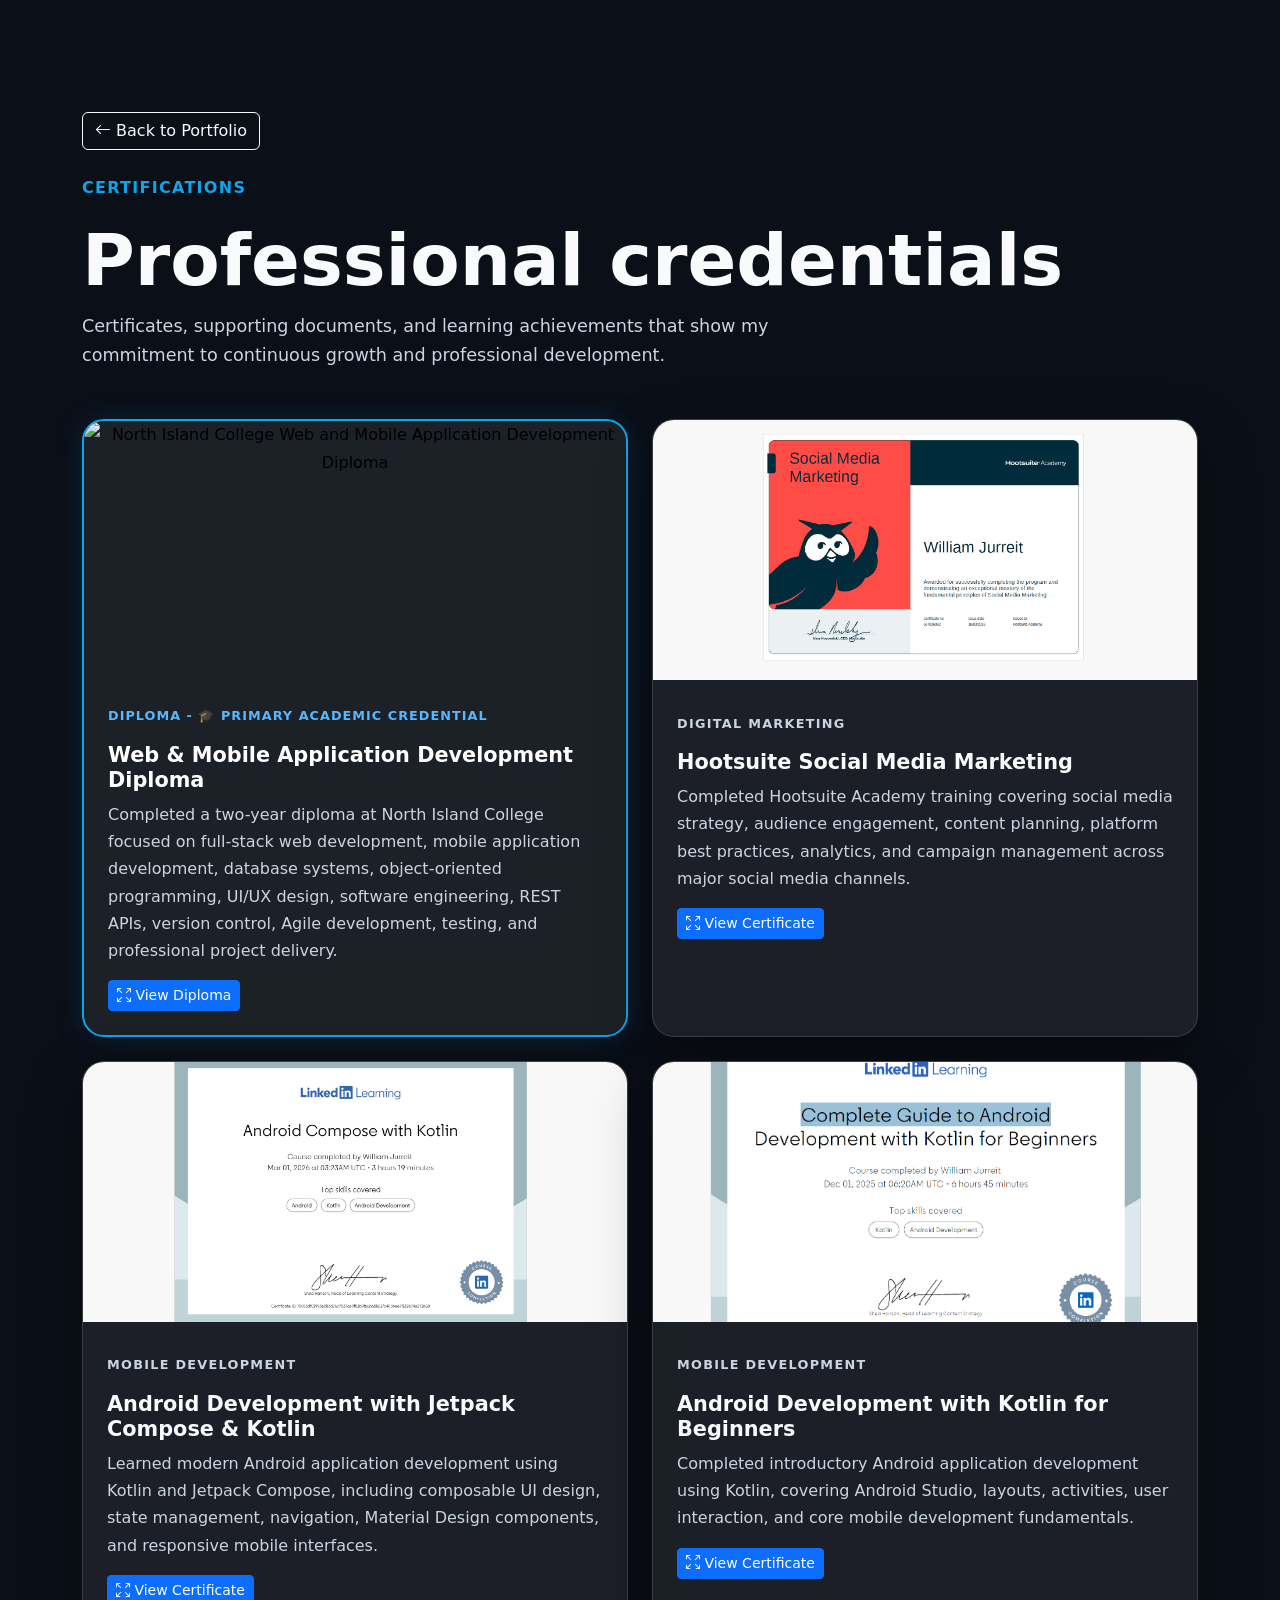
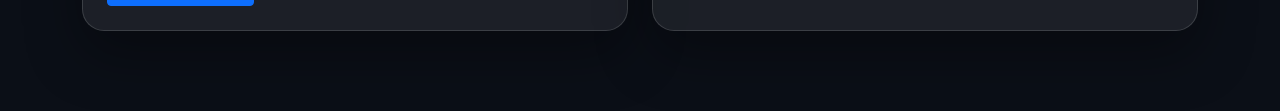
==== certifications.html @ 3237af23 "Add certifications page and Firebase visitor counter" ====
<!DOCTYPE html>
<html lang="en">
<head>
  <meta charset="UTF-8" />
  <meta name="viewport" content="width=device-width, initial-scale=1.0" />

  <title>Certifications | William Jurreit</title>

  <link href="https://cdn.jsdelivr.net/npm/bootstrap@5.3.3/dist/css/bootstrap.min.css" rel="stylesheet">
  <link href="https://cdn.jsdelivr.net/npm/bootstrap-icons@1.11.3/font/bootstrap-icons.css" rel="stylesheet">
  <link rel="stylesheet" href="assets/css/style.css">
</head>

<body>
  <main class="credentials-page">
    <section class="container credentials-hero">
      <a href="index.html#resume" class="btn btn-outline-light mb-4">
        <i class="bi bi-arrow-left"></i> Back to Portfolio
      </a>

      <p class="eyebrow">Certifications</p>
      <h1>Professional credentials</h1>

      <p class="credentials-intro">
        Certificates, supporting documents, and learning achievements that show
        my commitment to continuous growth and professional development.
      </p>
    </section>

    <section class="container credentials-grid" aria-label="Certification list">

      <article class="credential-card featured-credential">
        <button class="credential-preview" type="button" data-bs-toggle="modal" data-bs-target="#diplomaModal">
          <img src="assets/img/certificates/web-and-mobile-app-diploma-2026.png" alt="North Island College Web and Mobile Application Development Diploma">
        </button>

        <div class="credential-content">
          <p class="credential-type">Diploma - 🎓 Primary Academic Credential</p>
          <h2>Web & Mobile Application Development Diploma</h2>
          <p>
            Completed a two-year diploma at North Island College focused on full-stack web development,
            mobile application development, database systems, object-oriented programming, UI/UX design,
            software engineering, REST APIs, version control, Agile development, testing, and professional project delivery.
          </p>

          <button class="btn btn-primary btn-sm" type="button" data-bs-toggle="modal" data-bs-target="#diplomaModal">
            <i class="bi bi-arrows-fullscreen"></i> View Diploma
          </button>
        </div>
      </article>

      <article class="credential-card">
        <button class="credential-preview" type="button" data-bs-toggle="modal" data-bs-target="#hootsuiteModal">
          <img src="assets/img/certificates/hootsuite-social-media.png" alt="Hootsuite Social Media Marketing Certificate">
        </button>

        <div class="credential-content">
          <p class="credential-type">Digital Marketing</p>
          <h2>Hootsuite Social Media Marketing</h2>
          <p>
            Completed Hootsuite Academy training covering social media strategy, audience engagement,
            content planning, platform best practices, analytics, and campaign management across major social media channels.
          </p>

          <button class="btn btn-primary btn-sm" type="button" data-bs-toggle="modal" data-bs-target="#hootsuiteModal">
            <i class="bi bi-arrows-fullscreen"></i> View Certificate
          </button>
        </div>
      </article>

      <article class="credential-card">
        <button class="credential-preview" type="button" data-bs-toggle="modal" data-bs-target="#composeModal">
          <img src="assets/img/certificates/android-compose-kotlin.png" alt="Android Development with Jetpack Compose and Kotlin Certificate">
        </button>

        <div class="credential-content">
          <p class="credential-type">Mobile Development</p>
          <h2>Android Development with Jetpack Compose & Kotlin</h2>
          <p>
            Learned modern Android application development using Kotlin and Jetpack Compose, including
            composable UI design, state management, navigation, Material Design components, and responsive mobile interfaces.
          </p>

          <button class="btn btn-primary btn-sm" type="button" data-bs-toggle="modal" data-bs-target="#composeModal">
            <i class="bi bi-arrows-fullscreen"></i> View Certificate
          </button>
        </div>
      </article>

      <article class="credential-card">
        <button class="credential-preview" type="button" data-bs-toggle="modal" data-bs-target="#androidBeginnerModal">
          <img src="assets/img/certificates/android-development-for-beginners.png" alt="Android Development with Kotlin for Beginners Certificate">
        </button>

        <div class="credential-content">
          <p class="credential-type">Mobile Development</p>
          <h2>Android Development with Kotlin for Beginners</h2>
          <p>
            Completed introductory Android application development using Kotlin, covering Android Studio,
            layouts, activities, user interaction, and core mobile development fundamentals.
          </p>

          <button class="btn btn-primary btn-sm" type="button" data-bs-toggle="modal" data-bs-target="#androidBeginnerModal">
            <i class="bi bi-arrows-fullscreen"></i> View Certificate
          </button>
        </div>
      </article>

    </section>
  </main>

  <div class="modal fade credential-modal" id="diplomaModal" tabindex="-1" aria-labelledby="diplomaModalTitle" aria-hidden="true">
    <div class="modal-dialog modal-xl modal-dialog-centered modal-dialog-scrollable">
      <article class="modal-content">
        <header class="modal-header">
          <h2 class="modal-title fs-5" id="diplomaModalTitle">Web & Mobile Application Development Diploma</h2>
          <button type="button" class="btn-close btn-close-white" data-bs-dismiss="modal" aria-label="Close"></button>
        </header>

        <section class="modal-body">
          <img src="assets/img/certificates/web-and-mobile-app-diploma-2026.png" alt="North Island College Web and Mobile Application Development Diploma" class="credential-modal-image">
        </section>
      </article>
    </div>
  </div>

  <div class="modal fade credential-modal" id="hootsuiteModal" tabindex="-1" aria-labelledby="hootsuiteModalTitle" aria-hidden="true">
    <div class="modal-dialog modal-xl modal-dialog-centered modal-dialog-scrollable">
      <article class="modal-content">
        <header class="modal-header">
          <h2 class="modal-title fs-5" id="hootsuiteModalTitle">Hootsuite Social Media Marketing</h2>
          <button type="button" class="btn-close btn-close-white" data-bs-dismiss="modal" aria-label="Close"></button>
        </header>

        <section class="modal-body">
          <img src="assets/img/certificates/hootsuite-social-media.png" alt="Hootsuite Social Media Marketing Certificate" class="credential-modal-image">
        </section>
      </article>
    </div>
  </div>

  <div class="modal fade credential-modal" id="composeModal" tabindex="-1" aria-labelledby="composeModalTitle" aria-hidden="true">
    <div class="modal-dialog modal-xl modal-dialog-centered modal-dialog-scrollable">
      <article class="modal-content">
        <header class="modal-header">
          <h2 class="modal-title fs-5" id="composeModalTitle">Android Development with Jetpack Compose & Kotlin</h2>
          <button type="button" class="btn-close btn-close-white" data-bs-dismiss="modal" aria-label="Close"></button>
        </header>

        <section class="modal-body">
          <img src="assets/img/certificates/android-compose-kotlin.png" alt="Android Development with Jetpack Compose and Kotlin Certificate" class="credential-modal-image">
        </section>
      </article>
    </div>
  </div>

  <div class="modal fade credential-modal" id="androidBeginnerModal" tabindex="-1" aria-labelledby="androidBeginnerModalTitle" aria-hidden="true">
    <div class="modal-dialog modal-xl modal-dialog-centered modal-dialog-scrollable">
      <article class="modal-content">
        <header class="modal-header">
          <h2 class="modal-title fs-5" id="androidBeginnerModalTitle">Android Development with Kotlin for Beginners</h2>
          <button type="button" class="btn-close btn-close-white" data-bs-dismiss="modal" aria-label="Close"></button>
        </header>

        <section class="modal-body">
          <img src="assets/img/certificates/android-development-for-beginners.png" alt="Android Development with Kotlin for Beginners Certificate" class="credential-modal-image">
        </section>
      </article>
    </div>
  </div>

  <script src="https://cdn.jsdelivr.net/npm/bootstrap@5.3.3/dist/js/bootstrap.bundle.min.js"></script>
</body>
</html>
---- assets/css/style.css ----
:root {
    --bg: #0b0f17;
    --bg-alt: #111827;
    --surface: rgba(255, 255, 255, 0.07);
    --surface-solid: #151d2b;
    --text: #f8fafc;
    --muted: #cbd5e1;
    --primary: #0ea5e9;
    --primary-dark: #0284c7;
    --border: rgba(255, 255, 255, 0.14);
    --shadow: 0 22px 55px rgba(0, 0, 0, 0.35);
    --radius: 22px;
  }
  
  body.light-mode {
    --bg: #f8fafc;
    --bg-alt: #eef2f7;
    --surface: rgba(15, 23, 42, 0.06);
    --surface-solid: #ffffff;
    --text: #0f172a;
    --muted: #475569;
    --border: rgba(15, 23, 42, 0.14);
    --shadow: 0 22px 55px rgba(15, 23, 42, 0.12);
  }
  
  html {
    scroll-behavior: smooth;
  }
  
  body {
    margin: 0;
    background: var(--bg);
    color: var(--text);
    font-family: system-ui, -apple-system, BlinkMacSystemFont, "Segoe UI", sans-serif;
    line-height: 1.7;
  }
  
  img {
    max-width: 100%;
    display: block;
  }
  
  a {
    color: inherit;
    text-decoration: none;
  }
  
  .site-nav {
    background: rgba(6, 10, 18, 0.82);
    backdrop-filter: blur(18px);
    border-bottom: 1px solid var(--border);
  }
  
  .navbar-brand {
    font-weight: 800;
    color: white;
  }
  
  .navbar-brand span {
    color: var(--primary);
  }
  
  .nav-link {
    color: rgba(255, 255, 255, 0.82);
    font-weight: 600;
  }
  
  .nav-link:hover,
  .nav-link:focus {
    color: var(--primary);
  }
  
  .navbar-nav-list {
    justify-content: flex-end;
  }
  
  .hero {
  min-height: 100vh;
  position: relative;
  display: grid;
  align-items: center;
  overflow: hidden;
  background:
    radial-gradient(circle at 70% 45%, rgba(14, 165, 233, 0.22), transparent 28%),
    radial-gradient(circle at 15% 75%, rgba(37, 99, 235, 0.24), transparent 32%),
    linear-gradient(135deg, #020617 0%, #07111f 48%, #020617 100%);
}

.hero::after {
  content: "";
  position: absolute;
  inset: auto 0 0;
  height: 45%;
  background-image:
    radial-gradient(circle, rgba(14, 165, 233, 0.65) 1px, transparent 1px);
  background-size: 22px 22px;
  opacity: 0.32;
  mask-image: linear-gradient(to top, black, transparent);
  animation: waveDrift 18s linear infinite;
}

.hero-content {
  position: relative;
  z-index: 2;
  display: grid;
  grid-template-columns: 1fr 0.9fr;
  gap: 4rem;
  align-items: center;
  padding-top: 120px;
}

.hero-copy {
  max-width: 760px;
}

.tech-orb {
  position: relative;
  width: min(420px, 80vw);
  aspect-ratio: 1;
  justify-self: center;
  display: grid;
  place-items: center;
}

.orb-ring {
  position: absolute;
  border-radius: 50%;
  border: 1px solid rgba(14, 165, 233, 0.45);
  box-shadow: 0 0 28px rgba(14, 165, 233, 0.2);
}

.orb-ring-one {
  width: 100%;
  height: 100%;
  border-top-color: #38bdf8;
  animation: rotateOrb 28s linear infinite;
}

.orb-ring-two {
  width: 76%;
  height: 76%;
  border-right-color: #0ea5e9;
  animation: rotateOrbReverse 22s linear infinite;
}

.orb-ring-three {
  width: 52%;
  height: 52%;
  border-bottom-color: #60a5fa;
  animation: rotateOrb 18s linear infinite;
}

.orb-core {
  width: 150px;
  height: 150px;
  display: grid;
  place-items: center;
  border-radius: 50%;
  background: rgba(2, 6, 23, 0.82);
  border: 1px solid rgba(56, 189, 248, 0.5);
  color: #7dd3fc;
  font-size: 3rem;
  letter-spacing: -0.1em;
  box-shadow:
    0 0 40px rgba(14, 165, 233, 0.35),
    inset 0 0 30px rgba(14, 165, 233, 0.12);
}

.orb-dot {
  position: absolute;
  width: 12px;
  height: 12px;
  border-radius: 50%;
  background: #38bdf8;
  box-shadow: 0 0 20px #38bdf8;
}

.dot-one { top: 8%; left: 48%; }
.dot-two { right: 9%; top: 38%; }
.dot-three { bottom: 15%; left: 24%; }
.dot-four { left: 12%; top: 55%; }

.scroll-cue {
  position: absolute;
  z-index: 3;
  left: 50%;
  bottom: 28px;
  transform: translateX(-50%);
  display: grid;
  gap: 0.4rem;
  justify-items: center;
  color: rgba(255,255,255,0.7);
  text-transform: uppercase;
  letter-spacing: 0.18em;
  font-size: 0.75rem;
}

.scroll-cue i {
  color: #38bdf8;
  animation: bounceDown 1.8s ease-in-out infinite;
}

@keyframes rotateOrb {
  to {
    transform: rotate(360deg);
  }
}

@keyframes rotateOrbReverse {
  to {
    transform: rotate(-360deg);
  }
}

@keyframes waveDrift {
  from {
    background-position: 0 0;
  }

  to {
    background-position: 220px 0;
  }
}

@keyframes bounceDown {
  0%, 100% {
    transform: translateY(0);
  }

  50% {
    transform: translateY(8px);
  }
}

@media (max-width: 992px) {
  .hero-content {
    grid-template-columns: 1fr;
    gap: 3rem;
    text-align: left;
  }

  .tech-orb {
    width: min(320px, 80vw);
  }
}

@media (max-width: 576px) {
  .tech-orb {
    width: 260px;
  }

  .orb-core {
    width: 110px;
    height: 110px;
    font-size: 2.3rem;
  }
}
  
  .eyebrow {
    color: var(--primary);
    font-weight: 800;
    letter-spacing: 0.08em;
    text-transform: uppercase;
  }
  
  .hero h1 {
    max-width: 900px;
    font-size: clamp(3rem, 8vw, 6rem);
    font-weight: 900;
    line-height: 1;
  }
  
  .hero-subtitle {
    margin-top: 1rem;
    font-size: clamp(1.5rem, 4vw, 2.4rem);
    color: var(--muted);
  }
  
  #typedText {
    color: var(--primary);
    font-weight: 800;
  }
  
  .hero-description {
    max-width: 760px;
    margin-top: 1.5rem;
    font-size: 1.15rem;
    color: var(--muted);
  }
  
  .hero-actions {
    display: flex;
    flex-wrap: wrap;
    gap: 0.85rem;
    margin-top: 2rem;
  }
  
  .social-links {
    display: flex;
    gap: 0.75rem;
    margin-top: 2rem;
    font-style: normal;
  }
  
  .social-links a {
    width: 46px;
    height: 46px;
    display: grid;
    place-items: center;
    border-radius: 50%;
    background: var(--surface);
    border: 1px solid var(--border);
    transition: 0.25s ease;
  }
  
  .social-links a:hover {
    background: var(--primary);
    transform: translateY(-4px);
  }
  
  .page-section {
    padding: 100px 0;
  }
  
  .alt-section {
    background: var(--bg-alt);
  }
  
  .section-header {
    margin-bottom: 3rem;
  }
  
  .section-header p {
    color: var(--primary);
    text-transform: uppercase;
    font-weight: 800;
    letter-spacing: 0.12em;
    margin-bottom: 0.5rem;
  }
  
  .section-header h2 {
    font-size: clamp(2rem, 4vw, 3rem);
    font-weight: 850;
  }
  
  .about-layout,
  .contact-layout {
    display: grid;
    grid-template-columns: 0.8fr 1.2fr;
    gap: 2rem;
    align-items: start;
  }
  
  .profile-card,
  .value-card,
  .skill-card,
  .project-card,
  .resume-card,
  .contact-card,
  .contact-form {
    background: var(--surface);
    border: 1px solid var(--border);
    border-radius: var(--radius);
    box-shadow: var(--shadow);
  }
  
  .profile-card {
    padding: 2rem;
    text-align: center;
  }
  
  .profile-card figure {
    margin: 0;
  }
  
  .profile-photo {
    width: 190px;
    height: 190px;
    margin: 0 auto 1.5rem;
    border-radius: 50%;
    object-fit: cover;
    border: 4px solid rgba(14, 165, 233, 0.45);
  }
  
  .profile-card figcaption strong {
    display: block;
    font-size: 1.5rem;
  }
  
  .profile-card figcaption span,
  .profile-card p {
    color: var(--muted);
  }
  
  .about-content > p {
    color: var(--muted);
    font-size: 1.1rem;
  }
  
  .value-grid {
    display: grid;
    grid-template-columns: repeat(2, 1fr);
    gap: 1.2rem;
    margin-top: 2rem;
  }
  
  .value-card,
  .skill-card {
    padding: 1.6rem;
  }
  
  .value-card i,
  .skill-card i {
    font-size: 2rem;
    color: var(--primary);
  }
  
  .value-card h3,
  .skill-card h3,
  .project-card h3 {
    margin-top: 1rem;
    font-size: 1.2rem;
    font-weight: 800;
  }
  
  .value-card p,
  .skill-card p,
  .project-card p,
  .resume-card p,
  .contact-card p {
    color: var(--muted);
  }
  
  .stats-section {
    display: grid;
    grid-template-columns: repeat(4, 1fr);
    gap: 1px;
    background: linear-gradient(135deg, var(--primary-dark), #0f172a);
    padding: 1px;
  }
  
  .stats-section article {
    text-align: center;
    padding: 3rem 1rem;
    background: rgba(255,255,255,0.07);
  }
  
  .stats-section strong {
    font-size: clamp(2rem, 5vw, 3.5rem);
    font-weight: 900;
  }
  
  .stats-section p {
    margin: 0;
    color: rgba(255,255,255,0.82);
  }
  
  .card-grid {
    display: grid;
    grid-template-columns: repeat(3, 1fr);
    gap: 1.4rem;
  }
  
  .skill-tags,
  .project-tags {
    display: flex;
    flex-wrap: wrap;
    gap: 0.5rem;
    margin-top: 1.2rem;
  }
  
  .skill-tags span,
  .project-tags span {
    padding: 0.35rem 0.75rem;
    border-radius: 999px;
    background: rgba(14, 165, 233, 0.12);
    border: 1px solid rgba(14, 165, 233, 0.28);
    font-size: 0.85rem;
  }
  
  .project-filters {
    display: flex;
    justify-content: center;
    flex-wrap: wrap;
    gap: 0.6rem;
    margin-bottom: 2rem;
  }
  
  .btn-filter {
    color: var(--text);
    border: 1px solid var(--border);
    border-radius: 999px;
  }
  
  .btn-filter.active,
  .btn-filter:hover {
    background: var(--primary);
    color: white;
  }
  
  .project-card {
    overflow: hidden;
    transition: 0.25s ease;
  }
  
  .project-card:hover,
  .skill-card:hover,
  .value-card:hover {
    transform: translateY(-7px);
    border-color: rgba(14, 165, 233, 0.5);
  }
  
  .project-card figure {
    margin: 0;
  }
  
  .project-image {
    width: 100%;
    height: 210px;
    object-fit: cover;
  }
  
  .project-placeholder {
    height: 210px;
    display: grid;
    place-items: center;
    background: linear-gradient(135deg, rgba(14,165,233,0.35), rgba(15,23,42,0.95));
    font-size: 4rem;
    color: white;
  }
  
  .project-card figcaption {
    position: absolute;
    left: -9999px;
  }
  
  .project-card header,
  .project-card > p,
  .project-card footer {
    padding-left: 1.5rem;
    padding-right: 1.5rem;
  }
  
  .project-card header {
    padding-top: 1.5rem;
  }
  
  .project-card footer {
    padding-bottom: 1.5rem;
  }
  
  .resume-card {
    padding: 2rem;
    display: flex;
    align-items: center;
    justify-content: space-between;
    gap: 1.5rem;
  }

  .resume-actions{
    display:flex;
    gap:1rem;
    flex-wrap:wrap;
    margin-top:1.5rem;
}
  
  .contact-card,
  .contact-form {
    padding: 2rem;
  }
  
  .contact-card {
    font-style: normal;
  }
  
  .contact-card a {
    display: flex;
    gap: 0.75rem;
    padding: 0.85rem 0;
    border-bottom: 1px solid var(--border);
  }
  
  .contact-card i {
    color: var(--primary);
  }
  
  .contact-form fieldset {
    border: 0;
    padding: 0;
    margin: 0;
  }
  
  .contact-form legend {
    font-size: 1.4rem;
    font-weight: 800;
    margin-bottom: 1rem;
  }
  
  .contact-form label {
    display: block;
    margin-top: 1rem;
    margin-bottom: 0.35rem;
    font-weight: 700;
  }
  
  .contact-form input,
  .contact-form textarea {
    width: 100%;
    background: var(--surface-solid);
    color: var(--text);
    border: 1px solid var(--border);
    border-radius: 12px;
    padding: 0.85rem 1rem;
  }
  
  .contact-form input:focus,
  .contact-form textarea:focus {
    outline: 3px solid rgba(14, 165, 233, 0.25);
    border-color: var(--primary);
  }
  
  .contact-form button {
    margin-top: 1.3rem;
  }
  
  .form-note {
    margin-top: 1rem;
    color: var(--muted);
  }
  
  .site-footer {
    display: flex;
    flex-wrap: wrap;
    justify-content: space-between;
    gap: 1rem;
    background: #020617;
    color: rgba(255,255,255,0.78);
    padding: 1.5rem max(1rem, calc((100vw - 1140px) / 2));
  }
  
  .site-footer p {
    margin: 0;
  }
  
  .project-dialog {
    width: min(850px, 92vw);
    border: 1px solid var(--border);
    border-radius: var(--radius);
    background: var(--surface-solid);
    color: var(--text);
    box-shadow: var(--shadow);
  }
  
  .project-dialog::backdrop {
    background: rgba(0,0,0,0.75);
  }
  
  .project-dialog article > header {
    display: flex;
    justify-content: space-between;
    align-items: center;
  }
  
  .project-dialog button {
    background: none;
    border: 0;
    color: var(--text);
    font-size: 2rem;
  }
  
  .dialog-links {
    display: flex;
    flex-wrap: wrap;
    gap: 0.75rem;
    margin-top: 1.5rem;
  }
  
  @media (max-width: 992px) {
    .about-layout,
    .contact-layout,
    .card-grid {
      grid-template-columns: 1fr;
    }
  
    .stats-section {
      grid-template-columns: repeat(2, 1fr);
    }
  
    .resume-card {
      flex-direction: column;
      align-items: flex-start;
    }
  }
  
  @media (max-width: 576px) {
    .page-section {
      padding: 75px 0;
    }
  
    .value-grid {
      grid-template-columns: 1fr;
    }
  
    .hero-actions .btn {
      width: 100%;
    }
  }

  .form-security {
  display: flex;
  align-items: flex-start;
  gap: 0.75rem;
  margin: 1rem 0 1.25rem;
  padding: 1rem;
  border: 1px solid rgba(255, 255, 255, 0.12);
  border-radius: 0.875rem;
  background: rgba(255, 255, 255, 0.05);
}

.form-security i {
  color: #4ade80;
  font-size: 1.35rem;
  line-height: 1.4;
}

.form-security p {
  margin: 0;
  color: #d6d6d6;
  font-size: 0.95rem;
  line-height: 1.5;
}

.form-security strong {
  color: #ffffff;
}

/* ==========================================================
   SUCCESS PAGE
========================================================== */

.success-page {
    min-height: 100vh;

    display: flex;
    justify-content: center;
    align-items: center;

    padding: 2rem;

    background: var(--clr-bg-primary);
}

.success-card {
    width: min(100%, 650px);

    text-align: center;

    padding: 3.5rem;

    background: var(--clr-bg-secondary);

    border: 1px solid rgba(255,255,255,.08);

    border-radius: 18px;

    box-shadow:
        0 20px 60px rgba(0,0,0,.35),
        inset 0 1px rgba(255,255,255,.05);
}

.success-icon {
    width: 90px;
    height: 90px;

    margin: 0 auto 2rem;

    display: flex;
    justify-content: center;
    align-items: center;

    border-radius: 50%;

    font-size: 2.8rem;
    font-weight: 700;

    color: white;

    background: linear-gradient(
        135deg,
        #22c55e,
        #16a34a
    );

    box-shadow:
        0 0 35px rgba(34,197,94,.35);
}

.success-card h1{
    margin-bottom:1rem;

    color:var(--clr-text-primary);

    font-size:clamp(2rem,4vw,2.8rem);
}

.success-card p{
    max-width:500px;

    margin:0 auto 2rem;

    color:var(--clr-text-secondary);

    line-height:1.8;

    font-size:1.05rem;
}

.success-card .btn {
    display: inline-flex;
    align-items: center;
    justify-content: center;
    gap: .75rem;

    margin-top: 1rem;
    padding: 1rem 2.25rem;

    background: linear-gradient(
        135deg,
        #0ea5e9,
        #0284c7
    );

    color: #fff;
    font-weight: 700;
    font-size: 1rem;
    text-decoration: none;

    border-radius: 12px;
    border: none;

    transition: all .25s ease;

    box-shadow:
        0 10px 25px rgba(14,165,233,.35);
}

.success-card .btn:hover{
    transform: translateY(-3px);

    background: linear-gradient(
        135deg,
        #38bdf8,
        #0ea5e9
    );

    box-shadow:
        0 10px 20px rgba(14,165,233,.45);

    color:#fff;
}

.success-card .btn i{
    font-size:1.1rem;
}

/* ==========================================================
   PROJECT NOTICE PAGE
========================================================== */

.notice-page {
  min-height: 80vh;
  display: grid;
  place-items: center;
  padding: 2rem;
  background: var(--bg);
}

.notice-card {
  width: min(100%, 760px);
  padding: 3rem;
  text-align: center;
  background: var(--surface-solid);
  border: 1px solid var(--border);
  border-radius: var(--radius);
  box-shadow: var(--shadow);
}

.notice-icon {
  width: 88px;
  height: 88px;
  display: grid;
  place-items: center;
  margin: 0 auto 1.75rem;
  border-radius: 50%;
  background: rgba(14, 165, 233, 0.14);
  border: 1px solid rgba(14, 165, 233, 0.35);
  color: var(--primary);
  font-size: 2.4rem;
}

.notice-card h1 {
  margin-bottom: 1rem;
  font-size: clamp(2rem, 5vw, 3rem);
  color: var(--text);
}

.notice-card p {
  max-width: 620px;
  margin: 0 auto 1rem;
  color: var(--muted);
}

.notice-card .btn {
  margin-top: 1.25rem;
}


/* Sentinel Chat Bot */

.sentinel-chat {
  position: fixed;
  right: 2rem;
  bottom: 2rem;
  z-index: 9999;
}

.sentinel-toggle {
  position: relative;
  width: 5rem;
  height: 5rem;
  border: 1px solid var(--border);
  border-radius: 50%;
  background: linear-gradient(200deg, var(--primary), #0284c7);
  color: white;
  font-size: 1.7rem;
  cursor: pointer;
  overflow: visible;

  box-shadow:
    0 0 18px rgba(14,165,233,.35);

  animation:
    heartbeat 2s infinite,
    glowPulse 2s infinite;
}

.sentinel-toggle::after {
  content: "";

  position: absolute;
  inset: 0;

  border-radius: 50%;
  border: 4px solid rgba(14,165,233,.55);

  animation: ripple 4s infinite;

  pointer-events: none;
}

.sentinel-robot {
  position: relative;
  z-index: 2;
  display: inline-block;
  animation: floatBot 4s ease-in-out infinite;
}

@keyframes heartbeat {

  0% {
    transform: scale(1);
  }

  6% {
    transform: scale(1.12);
  }

  12% {
    transform: scale(.96);
  }

  18% {
    transform: scale(1.10);
  }

  24% {
    transform: scale(1);
  }

  100% {
    transform: scale(1);
  }

}

@keyframes glowPulse {

  0% {
    box-shadow:
      0 0 14px rgba(14,165,233,.25);
  }

  15% {
    box-shadow:
      0 0 35px rgba(14,165,233,.75),
      0 0 70px rgba(14,165,233,.35);
  }

  20% {
    box-shadow:
      0 0 14px rgba(14,165,233,.25);
  }

  80% {
    box-shadow:
      0 0 14px rgba(14,165,233,.25);
  }

}

@keyframes ripple {

  0% {
    transform: scale(1);
    opacity: .65;
  }

  35% {
    transform: scale(3);
    opacity: 0;
  }

  100% {
    transform: scale3d(3, 3, 3);
    opacity: 0;
  }

}

@keyframes floatBot{

    0%{
        transform:translateY(0px);
    }

    50%{
        transform:translateY(-3px);
    }

    100%{
        transform:translateY(0px);
    }

}

.sentinel-panel {
  position: absolute;
  right: 0;
  bottom: 6rem;

  width: min(88vw, 340px);
  max-height: 500px;

  overflow: hidden;

  border: 1px solid var(--border);
  border-radius: var(--radius);
  background: var(--surface-solid);
  box-shadow: var(--shadow);

  display: flex;
  flex-direction: column;
}

.sentinel-header{
    display:flex;
    justify-content:space-between;
    align-items:center;

    padding:.75rem 1rem;
    border-bottom:1px solid var(--border);
}

.sentinel-header strong {
  display: block;
  color: var(--text);
}

.sentinel-header span {
  color: var(--muted);
  font-size: 0.85rem;
}

.sentinel-close{
    width:42px;
    height:42px;
    border-radius:50%;
    background:#dc2626;
    color:#fff;
    border:none;

    display:flex;
    align-items:center;
    justify-content:center;

    transition:.25s;
}

.sentinel-close i{
    font-size:2rem;
    font-weight:900;
    color:black;
    filter:drop-shadow(0 0 8px rgba(239,68,68,.6));
    transition:.25s ease;
}


.sentinel-close:hover i{
    color:white;
    transform:scale(1.15);
    filter:drop-shadow(0 0 14px rgba(239,68,68,.9));
}

.sentinel-body{
    padding:1rem;
    overflow-y:auto;
    flex:1;
}

.sentinel-body p{
    margin:0 0 .9rem;
    line-height:1.5;
    font-size:.95rem;
}

.sentinel-actions{
    display:grid;
    gap:.45rem;
}

.sentinel-actions .btn{
    margin:0;
    padding:.65rem;
}

.sentinel-actions a {
  padding: 0.75rem 1rem;
  border: 1px solid var(--border);
  border-radius: 0.75rem;
  color: var(--text);
  text-decoration: none;
  background: rgba(255,255,255,0.04);
}

.sentinel-actions a:hover {
  border-color: var(--primary);
  color: #fff;
}



/* Credential Page*/

.credentials-page {
  min-height: 100vh;
  padding: 7rem 0 5rem;
  background: var(--bg);
}

.credentials-hero {
  margin-bottom: 3rem;
}

.credentials-hero h1 {
  font-size: clamp(2.5rem, 6vw, 4.5rem);
  font-weight: 900;
}

.credentials-intro {
  max-width: 720px;
  color: var(--muted);
  font-size: 1.1rem;
}

.credentials-grid {
  display: grid;
  grid-template-columns: repeat(2, 1fr);
  gap: 1.5rem;
}

.credential-card {
  overflow: hidden;
  background: var(--surface);
  border: 1px solid var(--border);
  border-radius: var(--radius);
  box-shadow: var(--shadow);
}

.credential-card img {
  width: 100%;
  height: 260px;
  object-fit: cover;
}

.credential-content {
  padding: 1.5rem;
}

.credential-type {
  color: var(--primary);
  text-transform: uppercase;
  font-weight: 800;
  letter-spacing: 0.1em;
  font-size: 0.8rem;
}

.credential-content h2 {
  font-size: 1.3rem;
  font-weight: 800;
}

.credential-content p {
  color: var(--muted);
}

@media (max-width: 768px) {
  .credentials-grid {
    grid-template-columns: 1fr;
  }

  .credential-card img {
    height: 220px;
  }
}

.featured-credential{
    border:2px solid var(--primary);
    box-shadow:0 0 30px rgba(0,140,255,.15);
}

.featured-credential .credential-type{
    color:#58b7ff;
    font-weight:700;
    letter-spacing:.08em;
    text-transform:uppercase;
}

.featured-credential h2{
    color:#fff;
}

.credential-preview {
  width: 100%;
  padding: 0;
  border: 0;
  background: transparent;
  cursor: zoom-in;
}

.credential-preview img {
  transition: transform .25s ease, opacity .25s ease;
}

.credential-preview:hover img {
  transform: scale(1.03);
  opacity: .9;
}

.credential-modal .modal-content {
  background: var(--surface-solid);
  color: var(--text);
  border: 1px solid var(--border);
  border-radius: var(--radius);
  box-shadow: var(--shadow);
}

.credential-modal .modal-header {
  border-bottom: 1px solid var(--border);
}

.credential-modal .modal-body {
  padding: 1rem;
  background: #020617;
}

.credential-modal-image {
  width: 100%;
  height: auto;
  border-radius: 12px;
}

/* PORTFOLIO VIEW COUNTER */

.hero-stats{
    margin-top:2rem;
}

.visitor-counter{

    display:inline-flex;
    align-items:center;
    gap:1rem;
    padding:1rem 1.5rem;
    border-radius:14px;
    border:1px solid var(--border);
    background:rgba(255,255,255,.04);
    backdrop-filter:blur(12px);

}

.visitor-counter i{

    font-size:1.8rem;
    color:var(--primary);

}

.visitor-counter small{

    display:block;
    color:var(--muted);
    font-size:.8rem;

}

.visitor-counter strong{

    display:block;
    font-size:1.35rem;
    color:white;
    font-weight:800;

}

@keyframes counterGlow{

    0%{
        text-shadow:
        0 0 0px #1da1ff;
    }

    50%{
        text-shadow:
        0 0 10px #1da1ff,
        0 0 20px #1da1ff,
        0 0 30px #1da1ff;
    }

    100%{
        text-shadow:
        0 0 0px #1da1ff;
    }

}

.loading-counter{
    animation:
        counterPulse 1.4s ease-in-out infinite,
        counterGlow 1.8s ease infinite;
}

@keyframes counterPulse {
  0% {
    opacity: .45;
    transform: scale(.97);
  }

  50% {
    opacity: 1;
    transform: scale(1.06);
  }

  100% {
    opacity: .45;
    transform: scale(.97);
  }
}
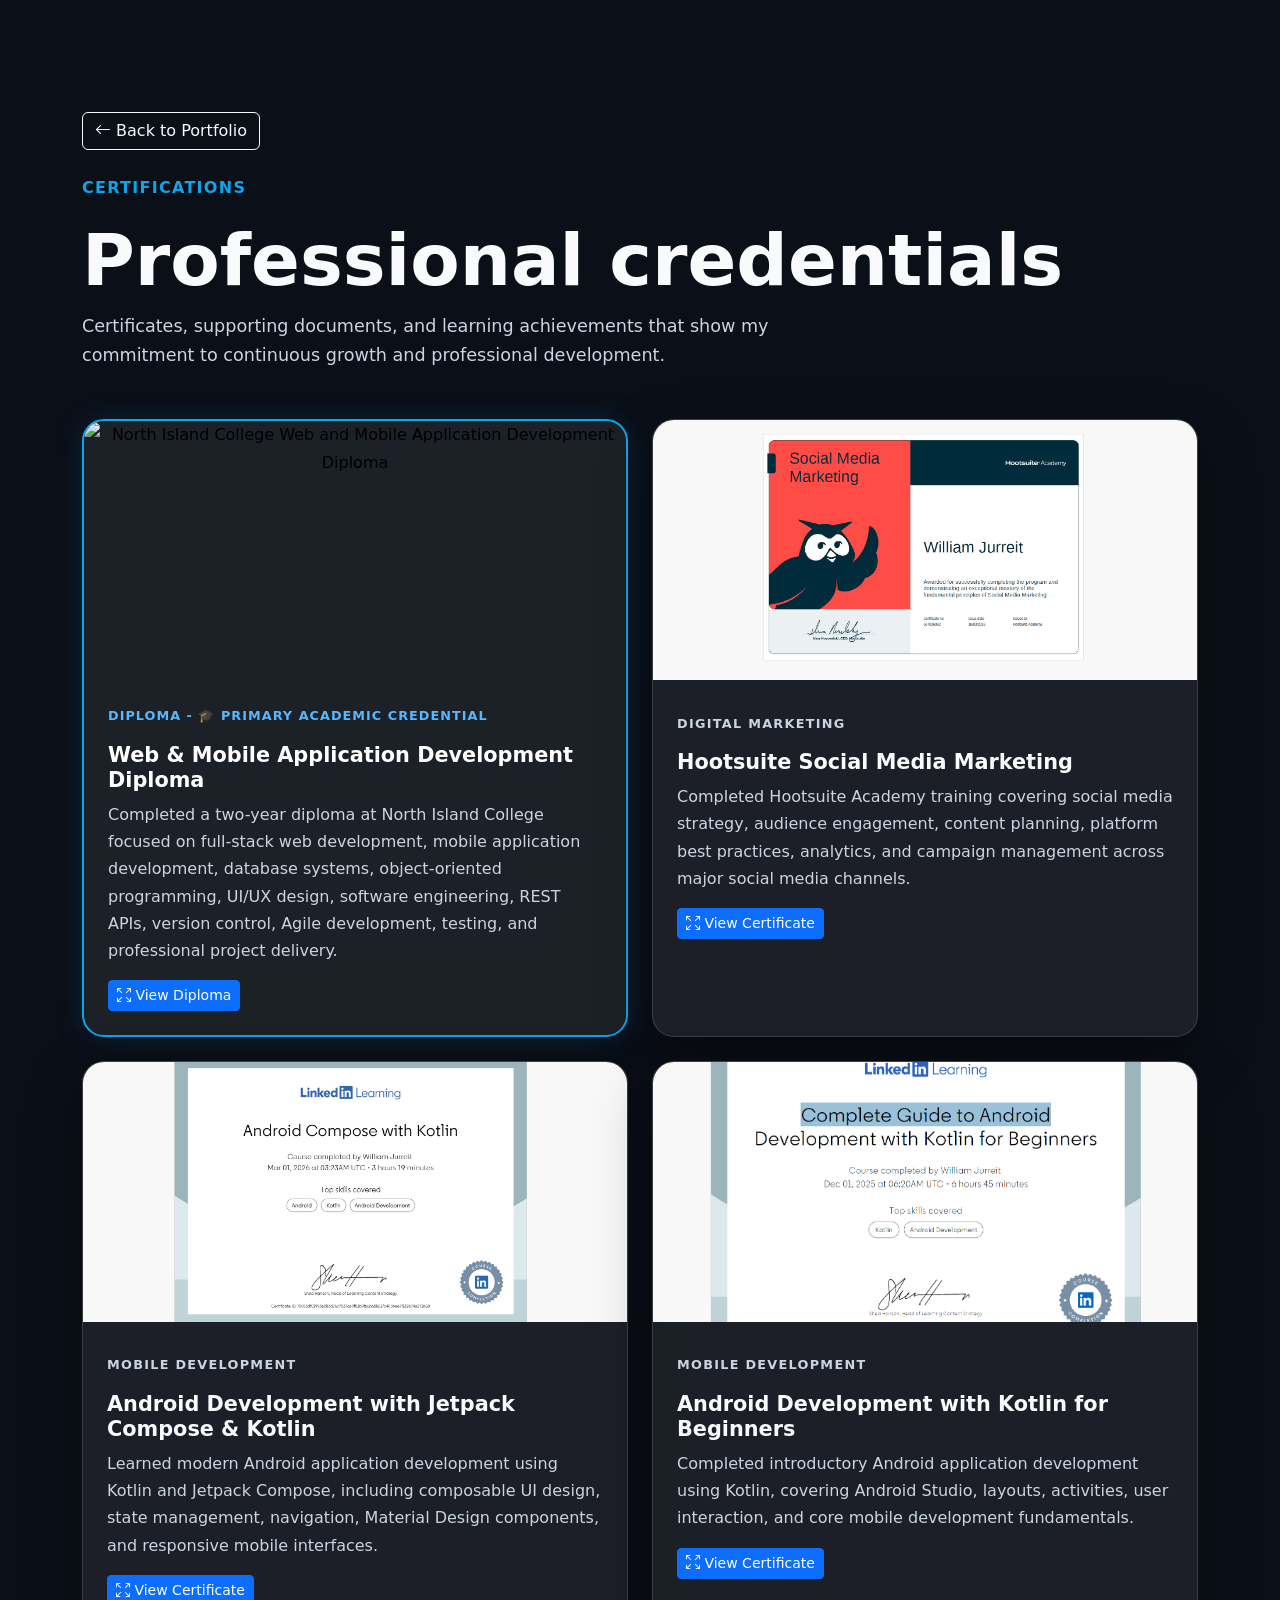
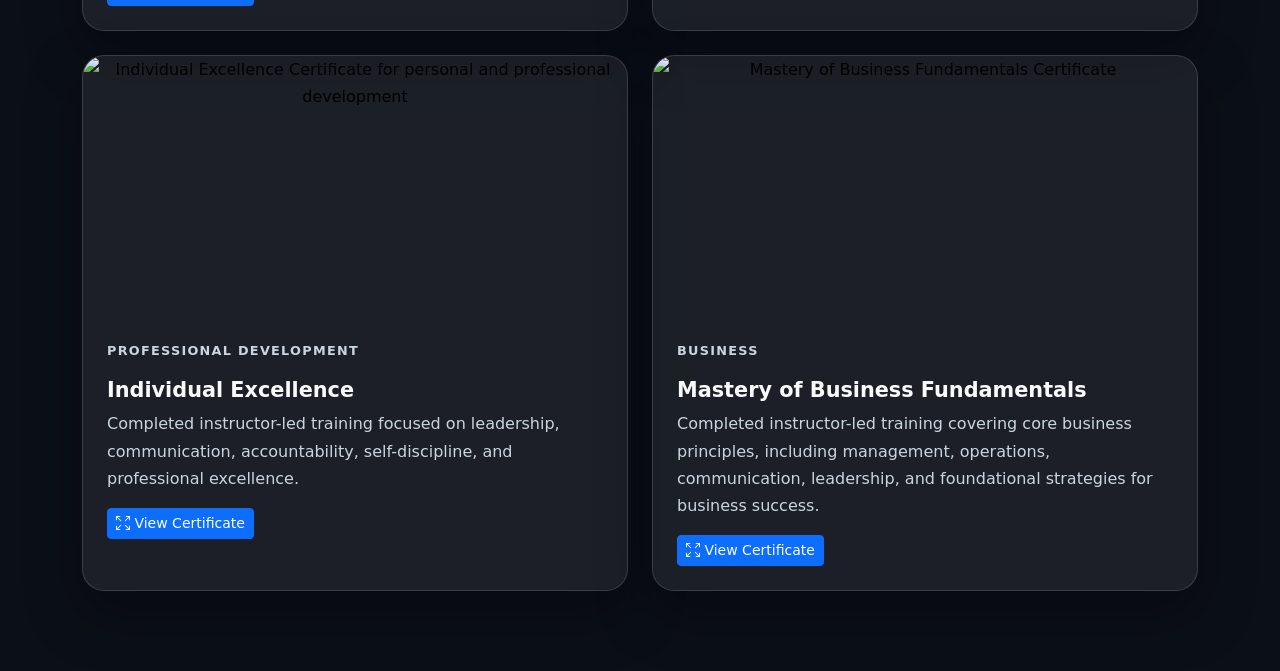
==== commit 0aaf39d9: "Update name across portfolio" ====
--- a/certifications.html
+++ b/certifications.html
@@ -4,7 +4,7 @@
   <meta charset="UTF-8" />
   <meta name="viewport" content="width=device-width, initial-scale=1.0" />
 
-  <title>Certifications | William Jurreit</title>
+  <title>Certifications | W. Tysen Jurreit</title>
 
   <link href="https://cdn.jsdelivr.net/npm/bootstrap@5.3.3/dist/css/bootstrap.min.css" rel="stylesheet">
   <link href="https://cdn.jsdelivr.net/npm/bootstrap-icons@1.11.3/font/bootstrap-icons.css" rel="stylesheet">
@@ -106,6 +106,93 @@
         </div>
       </article>
 
+      <!-- added certs -->
+
+      <article class="credential-card">
+  <button class="credential-preview" type="button" data-bs-toggle="modal" data-bs-target="#individualExcellenceModal">
+    <img src="assets/img/certificates/individual-excellence.png" alt="Individual Excellence Certificate for personal and professional development">
+  </button>
+
+  <div class="credential-content">
+    <p class="credential-type">Professional Development</p>
+    <h2>Individual Excellence</h2>
+    <p>
+      Completed instructor-led training focused on leadership, communication,
+      accountability, self-discipline, and professional excellence.
+    </p>
+
+    <button class="btn btn-primary btn-sm" type="button" data-bs-toggle="modal" data-bs-target="#individualExcellenceModal">
+      <i class="bi bi-arrows-fullscreen"></i> View Certificate
+    </button>
+  </div>
+</article>
+
+
+
+
+<article class="credential-card">
+  <button class="credential-preview" type="button" data-bs-toggle="modal" data-bs-target="#businessFundamentalsModal">
+    <img src="assets/img/certificates/mastery-business-fundamentals.png" alt="Mastery of Business Fundamentals Certificate">
+  </button>
+
+  <div class="credential-content">
+    <p class="credential-type">Business</p>
+    <h2>Mastery of Business Fundamentals</h2>
+    <p>
+      Completed instructor-led training covering core business principles,
+      including management, operations, communication, leadership, and
+      foundational strategies for business success.
+    </p>
+
+    <button class="btn btn-primary btn-sm" type="button" data-bs-toggle="modal" data-bs-target="#businessFundamentalsModal">
+      <i class="bi bi-arrows-fullscreen"></i> View Certificate
+    </button>
+  </div>
+</article>
+
+</section>
+  </main>
+
+
+<!-- added -->
+<div class="modal fade credential-modal" id="individualExcellenceModal" tabindex="-1" aria-labelledby="individualExcellenceModalTitle" aria-hidden="true">
+  <div class="modal-dialog modal-xl modal-dialog-centered modal-dialog-scrollable">
+    <article class="modal-content">
+      <header class="modal-header">
+        <h2 class="modal-title fs-5" id="individualExcellenceModalTitle">Individual Excellence</h2>
+        <button type="button" class="btn-close btn-close-white" data-bs-dismiss="modal" aria-label="Close"></button>
+      </header>
+
+      <section class="modal-body">
+        <img src="assets/img/certificates/individual-excellence.png" alt="Individual Excellence Certificate for personal and professional development" class="credential-modal-image">
+      </section>
+    </article>
+  </div>
+</div>
+
+
+
+<div class="modal fade credential-modal" id="businessFundamentalsModal" tabindex="-1" aria-labelledby="businessFundamentalsModalTitle" aria-hidden="true">
+  <div class="modal-dialog modal-xl modal-dialog-centered modal-dialog-scrollable">
+    <article class="modal-content">
+      <header class="modal-header">
+        <h2 class="modal-title fs-5" id="businessFundamentalsModalTitle">
+          Mastery of Business Fundamentals
+        </h2>
+        <button type="button" class="btn-close btn-close-white" data-bs-dismiss="modal" aria-label="Close"></button>
+      </header>
+
+      <section class="modal-body">
+        <img
+          src="assets/img/certificates/mastery-business-fundamentals.png"
+          alt="Mastery of Business Fundamentals Certificate"
+          class="credential-modal-image">
+      </section>
+    </article>
+  </div>
+</div>
+
+
     </section>
   </main>
 
--- a/assets/css/style.css
+++ b/assets/css/style.css
@@ -369,18 +369,143 @@
     text-align: center;
   }
   
-  .profile-card figure {
-    margin: 0;
-  }
-  
   .profile-photo {
+    position: relative;
+    z-index: 1;
+
     width: 190px;
     height: 190px;
-    margin: 0 auto 1.5rem;
+    margin: 0 auto 1.5rem; 
+
     border-radius: 50%;
     object-fit: cover;
+
     border: 4px solid rgba(14, 165, 233, 0.45);
-  }
+
+       box-shadow:
+          0 0 10px rgba(29,161,255,.45),
+          0 0 25px rgba(29,161,255,.35),
+          0 0 45px rgba(29,161,255,.20);
+
+    transition:all .35s ease;
+  }
+
+  /* .profile-photo-wrapper{
+
+    position:relative;
+
+    width:190px;
+    height:190px;
+
+    margin:0 auto 1.5rem;
+
+}
+
+.profile-photo-wrapper::before{
+
+    content:"";
+
+    position:absolute;
+
+    inset:-8px;
+
+    border-radius:50%;
+
+    background:
+        conic-gradient(
+            transparent 0deg,
+            transparent 300deg,
+            #19b5ff 330deg,
+            #8fdcff 345deg,
+            white 355deg,
+            transparent 360deg
+        );
+
+    filter:blur(8px);
+
+    animation:profileOrbit 4s linear infinite;
+
+} */
+
+.profile-photo-orbit {
+  position: relative;
+  width: 190px;
+  height: 190px;
+  margin: 0 auto 1.5rem;
+  border-radius: 50%;
+  display: grid;
+  place-items: center;
+}
+
+.profile-photo {
+  position: relative;
+  z-index: 2;
+  width: 190px;
+  height: 190px;
+  margin: 0;
+  border-radius: 50%;
+  object-fit: cover;
+  border: 4px solid rgba(14, 165, 233, 0.45);
+  box-shadow:
+    0 0 12px rgba(14, 165, 233, 0.45),
+    0 0 28px rgba(14, 165, 233, 0.25);
+}
+
+.profile-photo-orbit::before {
+  content: "";
+  position: absolute;
+  inset: -13px;
+  border-radius: 50%;
+  border: 1px solid rgba(14, 165, 233, 0.35);
+  box-shadow: 0 0 18px rgba(14, 165, 233, 0.25);
+  z-index: 1;
+}
+
+.profile-photo-orbit::after {
+  content: "";
+  position: absolute;
+  top: 50%;
+  left: 50%;
+
+  width: 11px;
+  height: 11px;
+  border-radius: 50%;
+
+  background: #38bdf8;
+  box-shadow:
+    0 0 10px #38bdf8,
+    0 0 22px #38bdf8,
+    0 0 38px rgba(56, 189, 248, 0.7);
+
+  animation: profileParticleOrbit 4.5s linear infinite;
+  z-index: 3;
+}
+
+@keyframes profileParticleOrbit {
+  from {
+    transform: translate(-50%, -50%) rotate(0deg) translateX(108px);
+  }
+
+  to {
+    transform: translate(-50%, -50%) rotate(360deg) translateX(108px);
+  }
+}
+
+  .profile-photo:hover {
+  transform: scale(1.03);
+}
+
+@keyframes profileOrbit{
+
+    from{
+        transform:rotate(0deg);
+    }
+
+    to{
+        transform:rotate(360deg);
+    }
+
+}
   
   .profile-card figcaption strong {
     display: block;
@@ -1291,72 +1416,47 @@
 
 /* PORTFOLIO VIEW COUNTER */
 
-.hero-stats{
-    margin-top:2rem;
+.hero-stats {
+  margin-top: 2rem;
 }
 
 .visitor-counter{
-
     display:inline-flex;
     align-items:center;
-    gap:1rem;
-    padding:1rem 1.5rem;
+    gap:.75rem;
+
+    padding:.85rem 1.2rem;
+
+    border:1px solid var(--border);
     border-radius:14px;
-    border:1px solid var(--border);
+
     background:rgba(255,255,255,.04);
     backdrop-filter:blur(12px);
-
 }
 
 .visitor-counter i{
-
-    font-size:1.8rem;
     color:var(--primary);
-
-}
-
-.visitor-counter small{
-
-    display:block;
+    font-size:1.4rem;
+}
+
+.visitor-counter-label{
+    margin:0;
     color:var(--muted);
-    font-size:.8rem;
-
-}
-
-.visitor-counter strong{
-
-    display:block;
-    font-size:1.35rem;
-    color:white;
+    font-size:.9rem;
+    font-weight:500;
+}
+
+.visitor-counter-value{
+    color:var(--text);
+    font-size:1.2rem;
     font-weight:800;
-
-}
-
-@keyframes counterGlow{
-
-    0%{
-        text-shadow:
-        0 0 0px #1da1ff;
-    }
-
-    50%{
-        text-shadow:
-        0 0 10px #1da1ff,
-        0 0 20px #1da1ff,
-        0 0 30px #1da1ff;
-    }
-
-    100%{
-        text-shadow:
-        0 0 0px #1da1ff;
-    }
-
-}
-
-.loading-counter{
-    animation:
-        counterPulse 1.4s ease-in-out infinite,
-        counterGlow 1.8s ease infinite;
+    min-width:2ch;
+}
+
+.loading-counter {
+  animation:
+    counterPulse 1.4s ease-in-out infinite,
+    counterGlow 1.8s ease infinite;
 }
 
 @keyframes counterPulse {
@@ -1374,4 +1474,21 @@
     opacity: .45;
     transform: scale(.97);
   }
+}
+
+@keyframes counterGlow {
+  0% {
+    text-shadow: 0 0 0 #1da1ff;
+  }
+
+  50% {
+    text-shadow:
+      0 0 10px #1da1ff,
+      0 0 20px #1da1ff,
+      0 0 30px #1da1ff;
+  }
+
+  100% {
+    text-shadow: 0 0 0 #1da1ff;
+  }
 }
